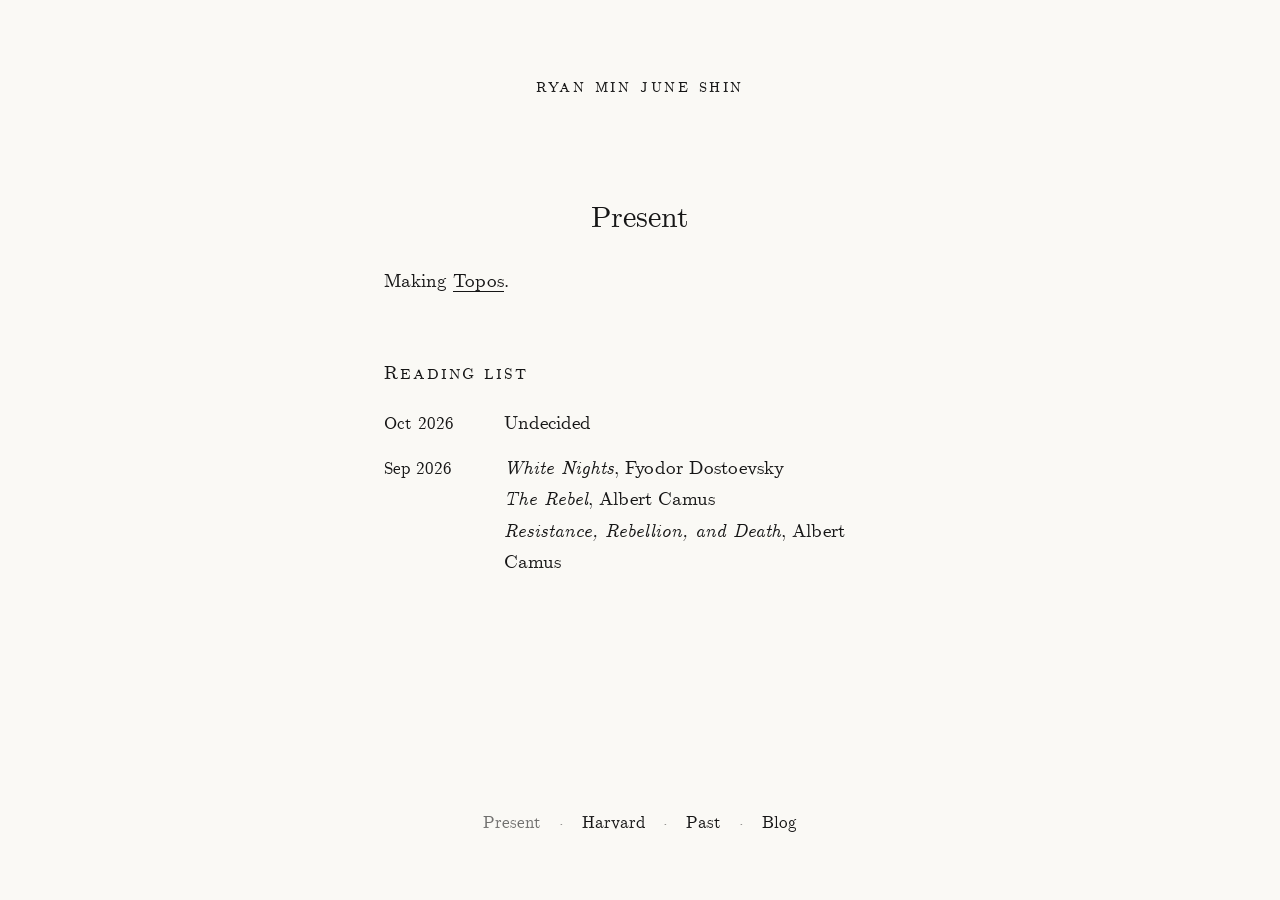
==== present/index.html @ 8c64e272 "Personal site: initial publish Co-Authored-By: Claude Opus 5.5 <noreply@anthropic.com>" ====
<!doctype html>
<html lang="en">
<head>
  <meta charset="utf-8">
  <meta name="viewport" content="width=device-width, initial-scale=1">
  <link rel="preload" href="/fonts/cmu-serif-roman.woff2" as="font" type="font/woff2" crossorigin>
  <link rel="preload" href="/fonts/cmu-serif-italic.woff2" as="font" type="font/woff2" crossorigin>
  <link rel="stylesheet" href="/style.css">
  <title>Present — Ryan Min June Shin</title>
  <link rel="canonical" href="https://rmjshin.com/present/">
  <meta property="og:type" content="website">
  <meta property="og:title" content="Present — Ryan Min June Shin">
  <meta property="og:description" content="Ryan Min June Shin. Born and raised in Seoul, studied math at Harvard, now working on Topos in San Francisco.">
  <meta property="og:url" content="https://rmjshin.com/present/">
  <meta name="twitter:card" content="summary">
</head>
<body>
  <main class="page">
    <a class="name" href="/">ryan min june shin</a>

    <h1>Present</h1>

    <p>Making <a class="u" href="https://toposlab.com">Topos</a>.</p>

    <h2>Reading list</h2>
    <ul class="entries timeline reading">
      <!-- Newest month first. One <li> per month; one <span> per book inside .books: <cite>Title</cite>, Author. -->
      <li><span class="yr">Oct 2026</span><span class="books"><span>Undecided</span></span></li>
      <li><span class="yr">Sep 2026</span><span class="books">
        <span><cite>White Nights</cite>, Fyodor Dostoevsky</span>
        <span><cite>The Rebel</cite>, Albert Camus</span>
        <span><cite>Resistance, Rebellion, and Death</cite>, Albert Camus</span>
      </span></li>
    </ul>

    <nav aria-label="Sections">
      <span aria-current="page">Present</span><span class="sep" aria-hidden="true">·</span>
      <a href="/harvard/">Harvard</a><span class="sep" aria-hidden="true">·</span>
      <a href="/past/">Past</a><span class="sep" aria-hidden="true">·</span>
      <a href="/blog/">Blog</a>
    </nav>
  </main>
</body>
</html>
---- style.css ----
/* Typeface: CMU Serif (Computer Modern), SIL OFL — see fonts/OFL.txt */
@font-face {
  font-family: "CMU Serif";
  src: url("/fonts/cmu-serif-roman.woff2") format("woff2");
  font-weight: 400;
  font-style: normal;
  font-display: swap;
}
@font-face {
  font-family: "CMU Serif";
  src: url("/fonts/cmu-serif-italic.woff2") format("woff2");
  font-weight: 400;
  font-style: italic;
  font-display: swap;
}

:root {
  --bg: #faf9f5;
  --fg: #161616;
  color-scheme: light;
}

*, *::before, *::after { box-sizing: border-box; }

html { -webkit-text-size-adjust: 100%; }

body {
  margin: 0;
  min-height: 100vh;
  min-height: 100svh;
  display: flex;
  flex-direction: column;
  background: var(--bg);
  color: var(--fg);
  font-family: "CMU Serif", "Latin Modern Roman", "Times New Roman", serif;
  font-size: 19px;
  line-height: 1.65;
  font-kerning: normal;
  text-rendering: optimizeLegibility;
}

a { color: inherit; text-decoration: none; }
a:hover, a:focus-visible {
  text-decoration: underline;
  text-decoration-thickness: 0.5px;
  text-underline-offset: 4px;
}
a:focus-visible { outline: 1px dotted currentColor; outline-offset: 4px; }

.u {
  text-decoration: underline;
  text-decoration-thickness: 0.5px;
  text-underline-offset: 4px;
}

.name {
  font-variant: small-caps;
  letter-spacing: 0.14em;
  font-size: 18px;
}

.sep { opacity: 0.5; }

/* ---------- Home ---------- */
.home {
  flex-grow: 1;
  display: flex;
  flex-direction: column;
  justify-content: center;
  align-items: center;
  text-align: center;
  width: 100%;
  max-width: 540px;
  margin: 0 auto;
  padding: 96px 24px 72px;
  font-size: 21px;
  line-height: 1.6;
}
.home .epigraph { margin: 0 0 56px; font-size: 16px; line-height: 1.5; }
.home .epigraph p { margin: 0; font-style: italic; }
.home .name { margin: 0; font-size: 30px; font-weight: 400; letter-spacing: 0.12em; line-height: 1.3; }
.home .intro { margin: 28px 0 0; }
.home nav {
  display: flex;
  flex-wrap: wrap;
  justify-content: center;
  align-items: baseline;
  gap: 18px;
  margin-top: 40px;
  font-size: 20px;
}
body > .contact {
  display: flex;
  flex-wrap: wrap;
  justify-content: center;
  gap: 4px 12px;
  padding: 0 24px 40px;
  font-size: 15px;
  text-align: center;
}
body > .contact .sep { margin: 0 12px; }
body > .contact .sep.mid { margin: 0; }

/* ---------- Inner pages ---------- */
.page {
  flex-grow: 1;
  width: 100%;
  max-width: 560px;
  margin: 0 auto;
  padding: 72px 24px 64px;
  display: flex;
  flex-direction: column;
}
.page > .name { align-self: center; }
.page h1 {
  margin: 96px 0 28px;
  font-size: 30px;
  font-weight: 400;
  text-align: center;
  line-height: 1.3;
}
.page p { margin: 0; }
.page p + p { margin-top: 16px; }
.page p.empty { text-align: center; }

/* Section headings: small caps, never bold */
.page h2 {
  margin: 64px 0 20px;
  font-size: 19px;
  font-weight: 400;
  font-variant: small-caps;
  letter-spacing: 0.1em;
  line-height: 1.4;
}
.page h1 + h2 { margin-top: 24px; }
.page h3 {
  margin: 28px 0 10px;
  font-size: 16px;
  font-weight: 400;
  font-variant: small-caps;
  letter-spacing: 0.08em;
}
.page h2 + h3 { margin-top: 0; }
.page h2 + .entries, .page h3 + .entries { margin-top: 0; }
.page p + .entries { margin-top: 20px; }

.entries {
  list-style: none;
  padding: 0;
  margin: 40px 0 0;
  display: flex;
  flex-direction: column;
  gap: 18px;
}
.entries .note { font-size: 17px; }

.compact { gap: 4px; }

.reading { gap: 20px; }
.reading .books > span { display: block; }
.reading cite { font-style: italic; }

.timeline { gap: 14px; }
.timeline li { display: flex; gap: 24px; align-items: baseline; }
.timeline .yr { flex: 0 0 96px; font-size: 17px; }

.page nav {
  display: flex;
  flex-wrap: wrap;
  justify-content: center;
  align-items: baseline;
  gap: 18px;
  margin-top: auto;
  padding-top: 96px;
  font-size: 17px;
}
.page nav [aria-current="page"] { opacity: 0.6; }

@media (max-width: 480px) {
  body > .contact { flex-direction: column; align-items: center; }
  body > .contact .sep.mid { display: none; }
  .page h1 { margin-top: 64px; }
  .timeline li { flex-direction: column; gap: 0; }
  .timeline .yr { flex-basis: auto; }
}

/* ---------- Photography ---------- */
.album { display: flex; flex-direction: column; }
.album h2, .album .empty { text-align: center; }
.album + .album h2 { margin-top: 72px; }

.viewer { margin-top: 4px; }
.track {
  display: flex;
  overflow-x: auto;
  scroll-snap-type: x mandatory;
  scrollbar-width: none;
  outline: none;
}
.track::-webkit-scrollbar { display: none; }
.track:focus-visible { outline: 1px dotted currentColor; outline-offset: 6px; }
.track figure {
  flex: 0 0 100%;
  margin: 0;
  height: 340px;
  display: flex;
  align-items: center;
  justify-content: center;
  scroll-snap-align: center;
}
.track img {
  display: block;
  max-width: 100%;
  max-height: 100%;
  width: auto;
  height: auto;
  object-fit: contain;
}
.viewer.js .track { cursor: pointer; }

.controls {
  display: none;
  justify-content: center;
  align-items: baseline;
  gap: 24px;
  margin-top: 14px;
  font-size: 15px;
  font-variant-numeric: tabular-nums;
}
.viewer.js .controls { display: flex; }
.controls button {
  font: inherit;
  font-size: 17px;
  color: inherit;
  background: none;
  border: 0;
  padding: 4px 8px;
  cursor: pointer;
  opacity: 0.6;
  transition: opacity 0.2s;
}
.controls button:hover, .controls button:focus-visible { opacity: 1; }
.controls button:focus-visible { outline: 1px dotted currentColor; outline-offset: 2px; }
.controls .count { min-width: 4.5em; text-align: center; }

@media (max-width: 480px) {
  .track figure { height: 280px; }
}
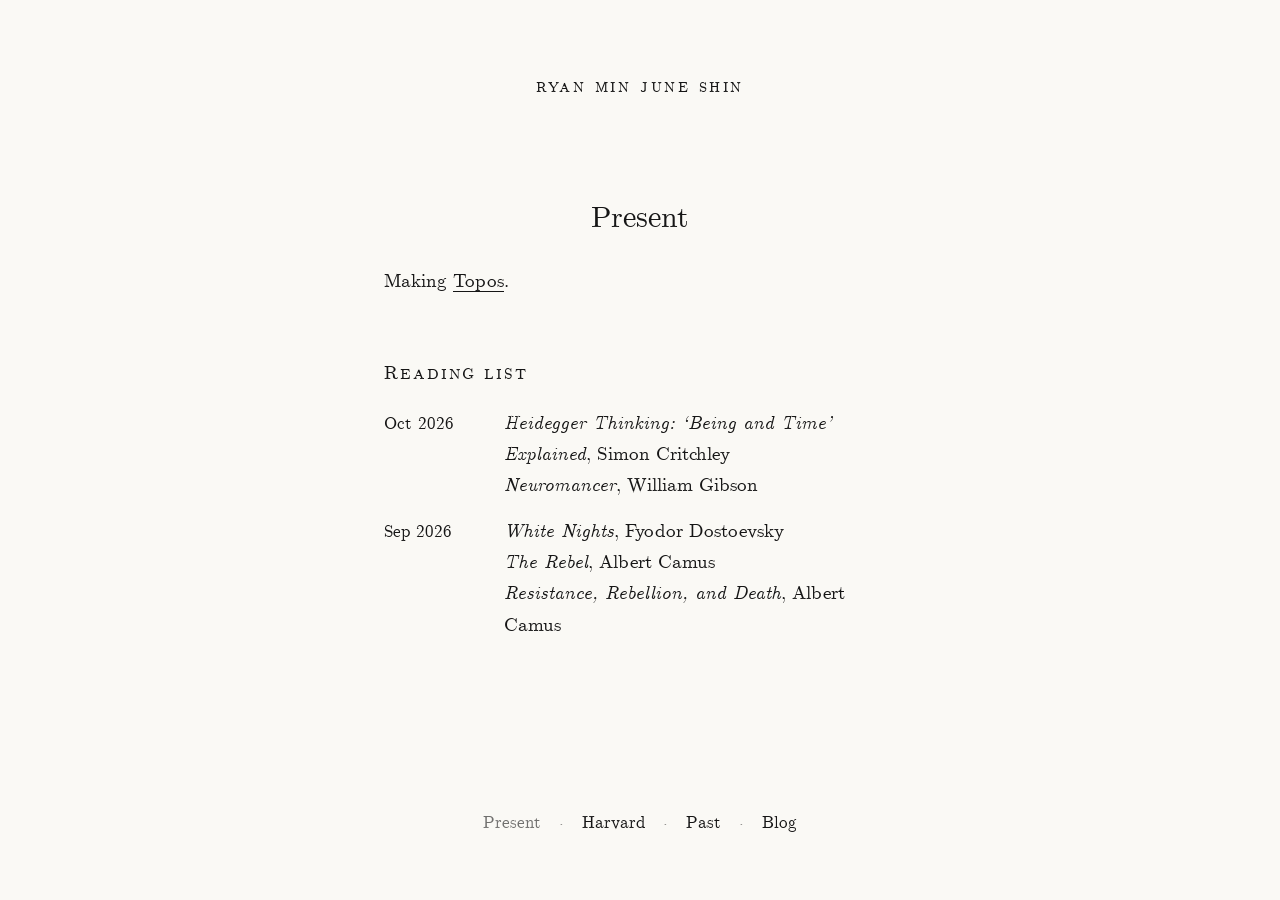
==== commit 14ba841c: "Add October reading; update deadlift to 350 kg at 20 Co-Authored-By: Claude Opus 5.5 <noreply@anthro" ====
--- a/present/index.html
+++ b/present/index.html
@@ -25,7 +25,10 @@
     <h2>Reading list</h2>
     <ul class="entries timeline reading">
       <!-- Newest month first. One <li> per month; one <span> per book inside .books: <cite>Title</cite>, Author. -->
-      <li><span class="yr">Oct 2026</span><span class="books"><span>Undecided</span></span></li>
+      <li><span class="yr">Oct 2026</span><span class="books">
+        <span><cite>Heidegger Thinking: ‘Being and Time’ Explained</cite>, Simon Critchley</span>
+        <span><cite>Neuromancer</cite>, William Gibson</span>
+      </span></li>
       <li><span class="yr">Sep 2026</span><span class="books">
         <span><cite>White Nights</cite>, Fyodor Dostoevsky</span>
         <span><cite>The Rebel</cite>, Albert Camus</span>
